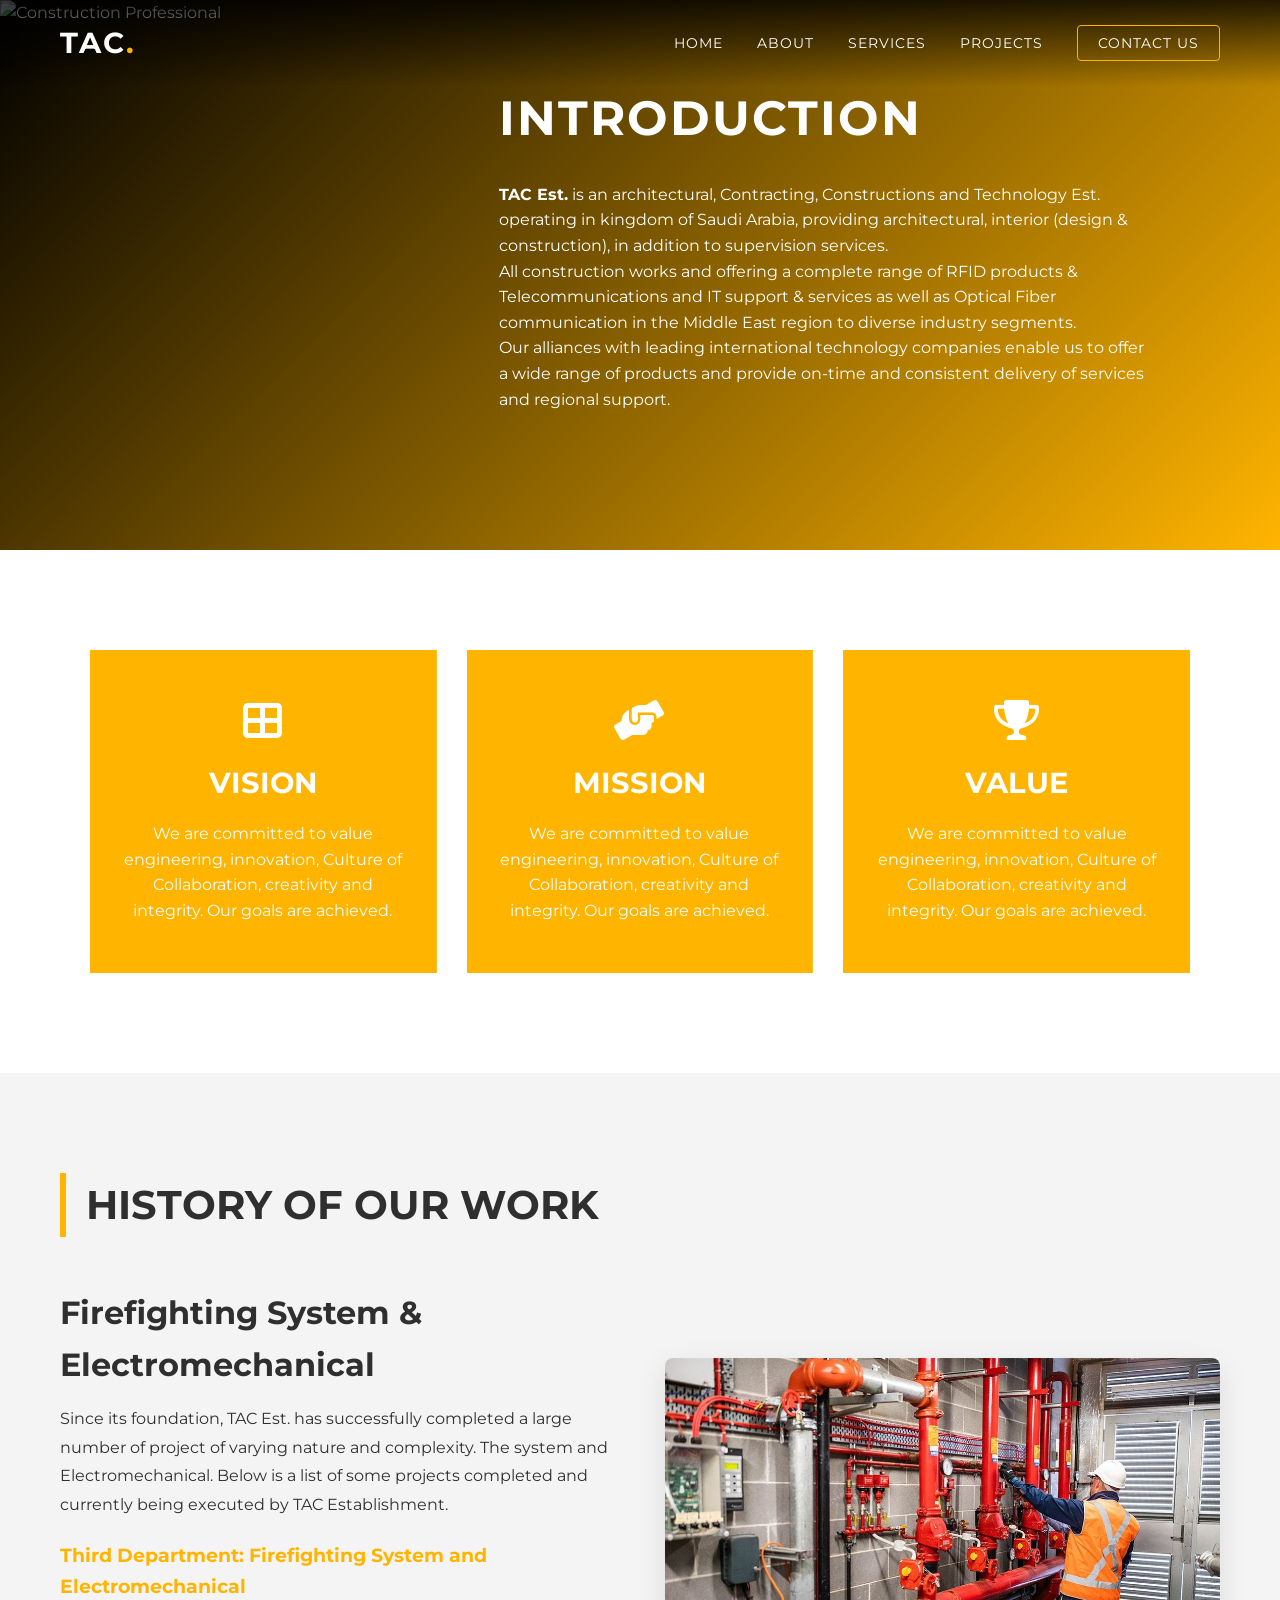
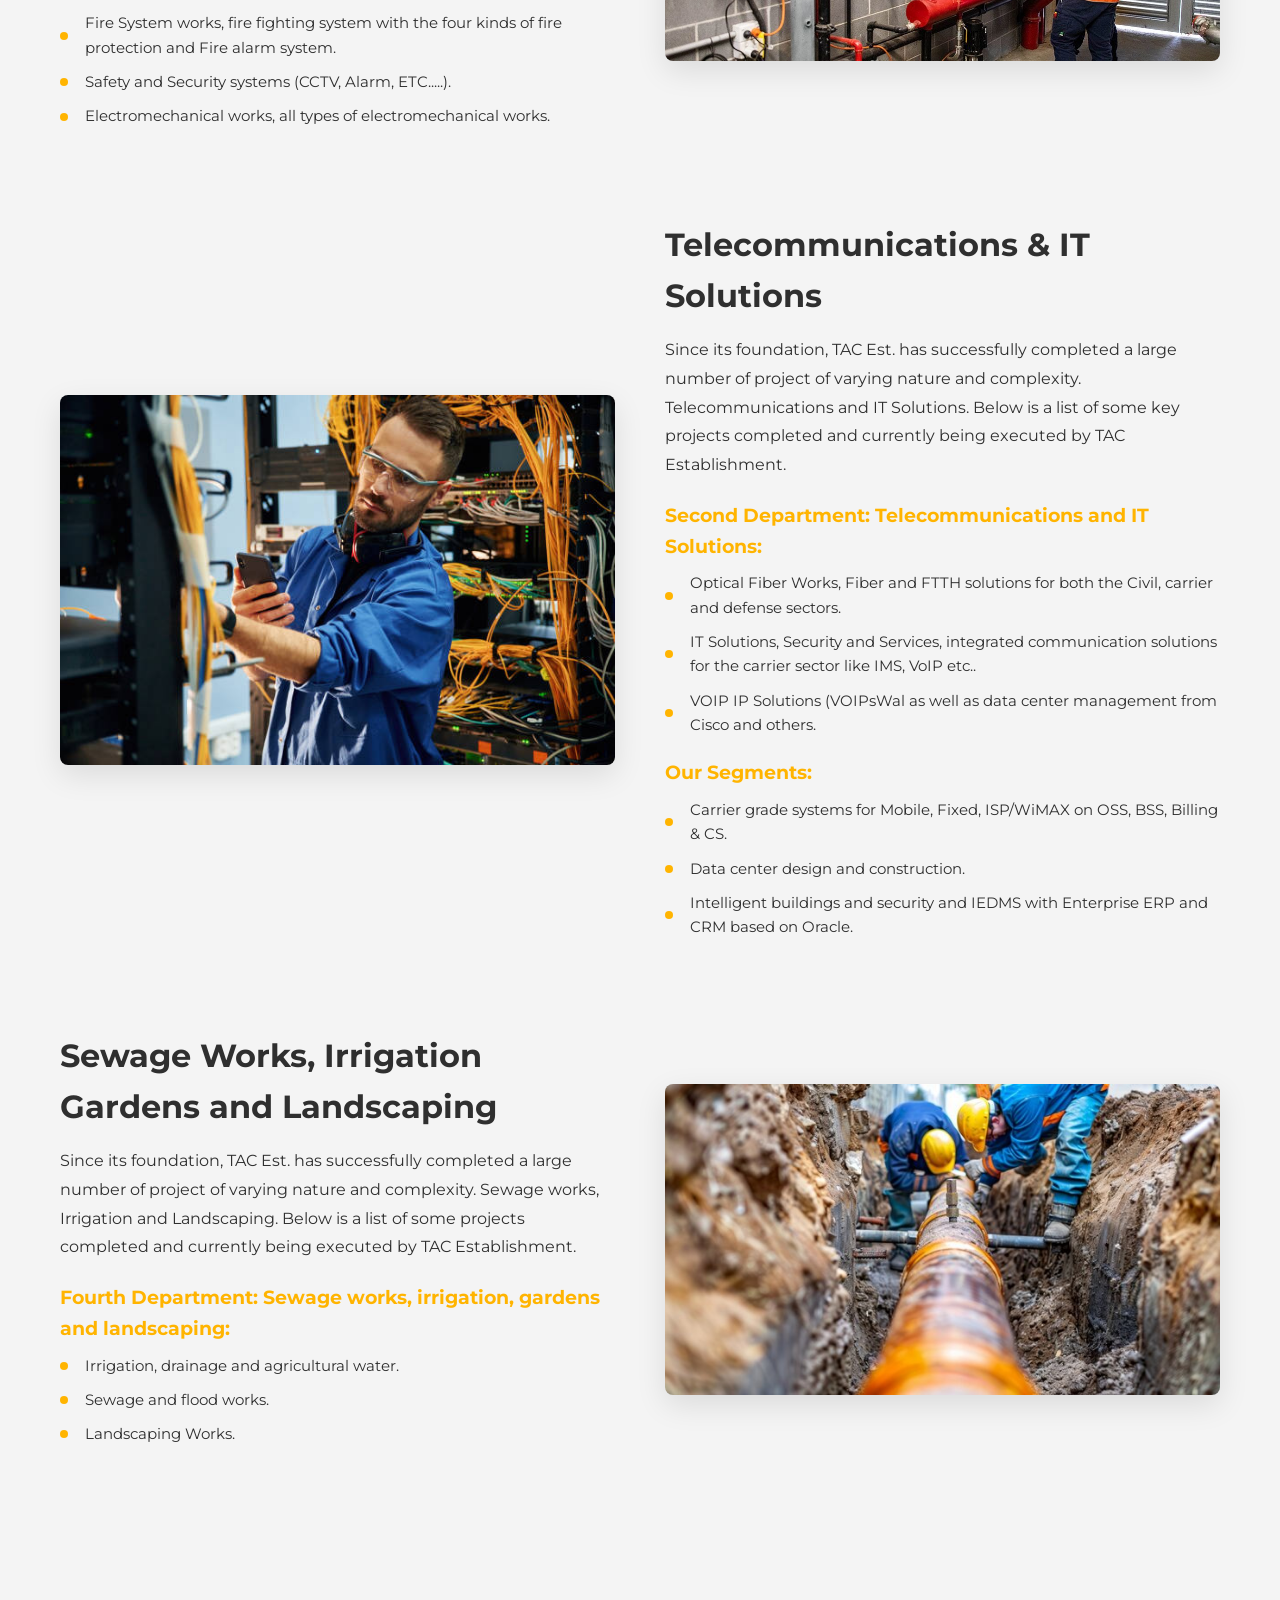
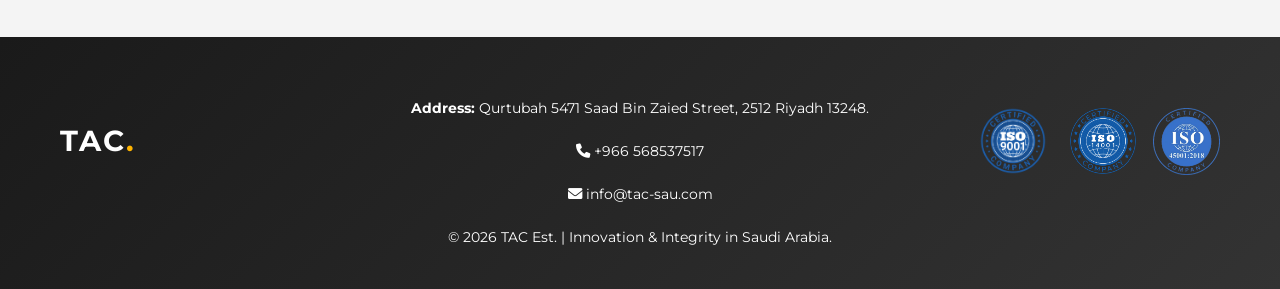
==== about.html @ 9a06ebc8 "Add files via upload" ====
<!DOCTYPE html>
<html lang="en">
<head>
    <meta charset="UTF-8">
    <meta name="viewport" content="width=device-width, initial-scale=1.0">
    <title>TAC | About</title>
    
    <link rel="stylesheet" href="style.css">
    
    <link href="https://fonts.googleapis.com/css2?family=Montserrat:wght@300;400;700&display=swap" rel="stylesheet">
    <link rel="stylesheet" href="https://cdnjs.cloudflare.com/ajax/libs/font-awesome/6.0.0/css/all.min.css">
    <link href="https://unpkg.com/aos@2.3.1/dist/aos.css" rel="stylesheet">
</head>
<body>

   <header>
    <nav class="navbar">
        <div class="nav-container">
            <div class="logo">TAC<span>.</span></div>
            <div class="nav-links">
                <a href="index.html">Home</a>
                <a href="about.html">About</a>
                <a href="services.html">Services</a>
                <a href="#projects">Projects</a>
                <a href="#contact" class="nav-cta">Contact Us</a>
            </div>
        </div>
    </nav>
</header>

    <section id="about" class="about-page">
        <div class="intro-banner" data-aos="fade-right">
            <div class="intro-image">
                <img src="Images/contractor.jpg" alt="Construction Professional">
            </div>
            <div class="intro-content">
                <h2>INTRODUCTION</h2>
                <p><strong>TAC Est.</strong> is an architectural, Contracting, Constructions and Technology Est. operating in kingdom of Saudi Arabia, providing architectural, interior (design & construction), in addition to supervision services.</p>
                <p>All construction works and offering a complete range of RFID products & Telecommunications and IT support & services as well as Optical Fiber communication in the Middle East region to diverse industry segments.</p>
                <p>Our alliances with leading international technology companies enable us to offer a wide range of products and provide on-time and consistent delivery of services and regional support.</p>
            </div>
        </div>

        <div class="vmv-section">
            <div class="vmv-container" data-aos="fade-up">
                <div class="vmv-card">
                    <i class="fas fa-th-large"></i>
                    <h3>VISION</h3>
                    <p>We are committed to value engineering, innovation, Culture of Collaboration, creativity and integrity. Our goals are achieved.</p>
                </div>
                <div class="vmv-card">
                    <i class="fas fa-hands-helping"></i>
                    <h3>MISSION</h3>
                    <p>We are committed to value engineering, innovation, Culture of Collaboration, creativity and integrity. Our goals are achieved.</p>
                </div>
                <div class="vmv-card">
                    <i class="fas fa-trophy"></i>
                    <h3>VALUE</h3>
                    <p>We are committed to value engineering, innovation, Culture of Collaboration, creativity and integrity. Our goals are achieved.</p>
                </div>
            </div>
        </div>
    </section>

    <section id="history" class="light-bg">
        <div class="container">
            <h2 data-aos="fade-up">History of Our Work</h2>
            
            <div class="history-item" data-aos="fade-up">
                <div class="history-content">
                    <h3>Firefighting System & Electromechanical</h3>
                    <p>Since its foundation, TAC Est. has successfully completed a large number of project of varying nature and complexity. The system and Electromechanical. Below is a list of some projects completed and currently being executed by TAC Establishment.</p>
                    <h4>Third Department: Firefighting System and Electromechanical</h4>
                    <ul>
                        <li>Fire System works, fire fighting system with the four kinds of fire protection and Fire alarm system.</li>
                        <li>Safety and Security systems (CCTV, Alarm, ETC.....).</li>
                        <li>Electromechanical works, all types of electromechanical works.</li>
                    </ul>
                </div>
                <div class="history-image">
                    <img src="Images/firesystem.jpg" alt="Firefighting System">
                </div>
            </div>

            <div class="history-item reverse" data-aos="fade-up">
                <div class="history-content">
                    <h3>Telecommunications & IT Solutions</h3>
                    <p>Since its foundation, TAC Est. has successfully completed a large number of project of varying nature and complexity. Telecommunications and IT Solutions. Below is a list of some key projects completed and currently being executed by TAC Establishment.</p>
                    <h4>Second Department: Telecommunications and IT Solutions:</h4>
                    <ul>
                        <li>Optical Fiber Works, Fiber and FTTH solutions for both the Civil, carrier and defense sectors.</li>
                        <li>IT Solutions, Security and Services, integrated communication solutions for the carrier sector like IMS, VoIP etc..</li>
                        <li>VOIP IP Solutions (VOIPsWal as well as data center management from Cisco and others.</li>
                    </ul>
                    <h4>Our Segments:</h4>
                    <ul>
                        <li>Carrier grade systems for Mobile, Fixed, ISP/WiMAX on OSS, BSS, Billing & CS.</li>
                        <li>Data center design and construction.</li>
                        <li>Intelligent buildings and security and IEDMS with Enterprise ERP and CRM based on Oracle.</li>
                    </ul>
                </div>
                <div class="history-image">
                    <img src="Images/network.jpg" alt="Telecommunications">
                </div>
            </div>

            <div class="history-item" data-aos="fade-up">
                <div class="history-content">
                    <h3>Sewage Works, Irrigation Gardens and Landscaping</h3>
                    <p>Since its foundation, TAC Est. has successfully completed a large number of project of varying nature and complexity. Sewage works, Irrigation and Landscaping. Below is a list of some projects completed and currently being executed by TAC Establishment.</p>
                    <h4>Fourth Department: Sewage works, irrigation, gardens and landscaping:</h4>
                    <ul>
                        <li>Irrigation, drainage and agricultural water.</li>
                        <li>Sewage and flood works.</li>
                        <li>Landscaping Works.</li>
                    </ul>
                </div>
                <div class="history-image">
                    <img src="Images/sewage.jpg" alt="Sewage Works">
                </div>
            </div>
        </div>
    </section>

    <footer>
        <div class="footer-content">
            <div class="footer-logo">
                <div class="logo">TAC<span>.</span></div>
            </div>
            <div class="footer-info">
                <p><strong>Address:</strong> Qurtubah 5471 Saad Bin Zaied Street, 2512 Riyadh 13248.</p>
                <p><i class="fas fa-phone"></i> +966 568537517</p>
                <p><i class="fas fa-envelope"></i> info@tac-sau.com</p>
            </div>
            <div class="footer-map">
                <img src="Images/iso-9001.png" alt="ISO 9001 Certified">
                <img src="Images/iso-14001.png" alt="ISO 14001 Certified">
                <img src="Images/iso-45001.png" alt="ISO 45001 Certified" class="small-seal">
            </div>
        </div>
        <p>&copy; 2026 TAC Est. | Innovation & Integrity in Saudi Arabia.</p>
    </footer>

    <script src="https://unpkg.com/aos@2.3.1/dist/aos.js"></script>
    <script>
        AOS.init({ duration: 1000, once: true });
    </script>
</body>
</html>
---- style.css ----
/* --- Root Variables --- */
:root {
    --slate: #2F2F2F;
    --gold: #FFB400;
    --white: #FFFFFF;
    --light-grey: #f4f4f4;
    --transition: all 0.3s ease;
}

/* --- Global Styles --- */
* {
    margin: 0;
    padding: 0;
    box-sizing: border-box;
}

body {
    font-family: 'Montserrat', sans-serif;
    line-height: 1.6;
    color: var(--slate);
    scroll-behavior: smooth;
    overflow-x: hidden;
}

.container {
    max-width: 1200px;
    margin: 0 auto;
    padding: 0 20px;
}

section {
    padding: 100px 0;
}

h2 {
    font-size: 2.5rem;
    border-left: 6px solid var(--gold);
    padding-left: 20px;
    margin-bottom: 50px;
    text-transform: uppercase;
}

.gold-text {
    color: var(--gold);
}

.light-bg {
    background-color: var(--light-grey);
}

/* --- Navigation --- */
.navbar {
    position: fixed;
    top: 0;
    width: 100%;
    z-index: 1000;
    padding: 20px 0;
    background: linear-gradient(to bottom, rgba(0,0,0,0.8) 0%, transparent 100%);
    transition: var(--transition);
}

.nav-container {
    max-width: 1200px;
    margin: 0 auto;
    display: flex;
    justify-content: space-between;
    align-items: center;
    padding: 0 20px;
}

.logo {
    font-size: 1.8rem;
    font-weight: 700;
    color: var(--white);
    letter-spacing: 2px;
}

.logo span {
    color: var(--gold);
}

.nav-links a {
    color: var(--white);
    text-decoration: none;
    margin-left: 30px;
    font-size: 0.9rem;
    text-transform: uppercase;
    letter-spacing: 1px;
    transition: var(--transition);
    font-weight: 400;
}

.nav-links a:hover {
    color: var(--gold);
}

.nav-links .nav-cta {
    border: 1px solid var(--gold);
    padding: 8px 20px;
    border-radius: 4px;
}

.nav-links .nav-cta:hover {
    background: var(--gold);
    color: var(--slate);
}

.navbar.scrolled {
    background: rgba(0, 0, 0, 0.9) !important;
}

/* --- Hero Section --- */
.hero {
    height: 100vh;
    display: flex;
    align-items: center;
    justify-content: center;
    text-align: center;
    color: var(--white);
    position: relative;
    background: #000;
}

.hero-video {
    position: absolute;
    top: 50%;
    left: 50%;
    min-width: 100%;
    min-height: 100%;
    width: auto;
    height: auto;
    transform: translate(-50%, -50%);
    opacity: 0.4;
    z-index: 0;
    object-fit: cover;
}

.hero-content {
    z-index: 1;
    max-width: 900px;
}

.hero-badge {
    display: inline-block;
    color: var(--gold);
    border: 1px solid var(--gold);
    padding: 5px 15px;
    font-size: 0.8rem;
    text-transform: uppercase;
    letter-spacing: 2px;
    margin-bottom: 20px;
}

.hero h1 {
    font-size: 4.5rem;
    font-weight: 700;
    line-height: 1.1;
    margin-bottom: 25px;
}

.hero p {
    font-size: 1.3rem;
    margin-bottom: 40px;
    font-weight: 300;
}

.hero-btns {
    display: flex;
    gap: 20px;
    justify-content: center;
}

/* --- Services Hero --- */
.services-hero {
    height: 70vh;
    display: flex;
    align-items: center;
    justify-content: center;
    text-align: center;
    color: var(--white);
    position: relative;
    background: linear-gradient(rgba(0,0,0,0.7), rgba(0,0,0,0.7)), 
                url('Images/contractor.jpg') center/cover no-repeat fixed;
    background-attachment: fixed;
    background-position: center;
    background-size: cover;
}

.services-hero .hero-content {
    z-index: 1;
    max-width: 800px;
    padding: 0 20px;
}

.services-hero h1 {
    font-size: 3.5rem;
    font-weight: 700;
    line-height: 1.1;
    margin-bottom: 25px;
}

.services-hero p {
    font-size: 1.2rem;
    margin-bottom: 40px;
    font-weight: 300;
}

/* --- Buttons --- */
.btn {
    padding: 16px 45px;
    background: var(--gold);
    color: var(--slate);
    text-decoration: none;
    font-weight: 700;
    border-radius: 4px;
    border: none;
    cursor: pointer;
    display: inline-block;
    transition: var(--transition);
}

.btn:hover {
    transform: scale(1.05);
    background: var(--white);
}

.btn-outline {
    background: transparent !important;
    border: 2px solid var(--white) !important;
    color: var(--white) !important;
}

.btn-outline:hover {
    background: var(--white) !important;
    color: var(--slate) !important;
}

.full-width {
    width: 100%;
}

/* --- About Us (Image Inspired Layout) --- */
.about-page {
    padding: 0;
    overflow: hidden;
}

.intro-banner {
    display: flex;
    background: linear-gradient(135deg, #000 0%, #FFB400 100%);
    color: white;
    min-height: 550px;
    align-items: stretch;
}

.intro-content {
    flex: 1.2;
    padding: 80px 10% 80px 5%;
    z-index: 2;
}

.intro-content h2 {
    font-size: 3rem;
    border: none;
    padding: 0;
    margin-bottom: 25px;
    letter-spacing: 2px;
}

.intro-image {
    flex: 0.8;
    position: relative;
    clip-path: polygon(0% 0%, 100% 0%, 85% 100%, 0% 100%);
    order: -1;
}

.intro-image img {
    width: 100%;
    height: 100%;
    object-fit: cover;
}

.vmv-section {
    background: url('Images/sunset-crane.jpg') center/cover no-repeat fixed;
    padding: 100px 0;
    position: relative;
}

.vmv-container {
    position: relative;
    z-index: 2;
    display: grid;
    grid-template-columns: repeat(3, 1fr);
    max-width: 1100px;
    margin: 0 auto;
    gap: 30px;
}

.vmv-card {
    background: #FFB400;
    color: white;
    padding: 50px 30px;
    text-align: center;
    border-right: 1px solid rgba(255,255,255,0.15);
}

.vmv-card:last-child { border-right: none; }

.vmv-card i {
    font-size: 2.5rem;
    margin-bottom: 20px;
    display: block;
}

.vmv-card h3 {
    font-size: 1.8rem;
    margin-bottom: 15px;
    font-weight: 700;
}

/* --- Services --- */
.services-grid {
    display: grid;
    grid-template-columns: repeat(auto-fit, minmax(250px, 1fr));
    gap: 30px;
}

.service-card {
    background: var(--white);
    padding: 50px 30px;
    text-align: center;
    box-shadow: 0 15px 40px rgba(0,0,0,0.05);
    transition: var(--transition);
}

.service-card i {
    font-size: 3rem;
    color: var(--gold);
    margin-bottom: 25px;
}

.service-card:hover {
    transform: translateY(-15px);
    background: var(--slate);
    color: var(--white);

}

/* --- Projects --- */
.projects {
    background: linear-gradient(rgba(0,0,0,0.8), rgba(0,0,0,0.8)), 
                url('https://images.unsplash.com/photo-1541888946425-d81bb19240f5?auto=format&fit=crop&w=1500&q=80');
    background-attachment: fixed;
    background-position: center;
    background-size: cover;
    color: var(--white);
}

.white-border {
    border-color: var(--white);
}

.project-grid {
    display: grid;
    grid-template-columns: repeat(auto-fit, minmax(300px, 1fr));
    gap: 25px;
}

.project-item {
    position: relative;
    overflow: hidden;
    height: 350px;
    border-radius: 4px;
}

.project-item img {
    width: 100%;
    height: 100%;
    object-fit: cover;
    transition: transform 0.6s cubic-bezier(0.25, 0.46, 0.45, 0.94);
}

.project-overlay {
    position: absolute;
    top: 0;
    left: 0;
    width: 100%;
    height: 100%;
    background: rgba(255, 180, 0, 0.95);
    display: flex;
    flex-direction: column;
    justify-content: center;
    align-items: center;
    opacity: 0;
    transition: var(--transition);
    color: var(--slate);
    padding: 30px;
    text-align: center;
}

.project-item:hover img {
    transform: scale(1.1);
}

.project-item:hover .project-overlay {
    opacity: 1;
}

/* --- Footer --- */
footer {
    background: linear-gradient(135deg, #1a1a1a, #333);
    color: #fff;
    padding: 40px 0;
}

.footer-content {
    display: flex;
    justify-content: space-between;
    align-items: center;
    max-width: 1200px;
    margin: 0 auto;
    padding: 0 20px;
}

.footer-logo { flex: 1; }
.footer-info { flex: 2; text-align: left; }

.footer-map {
    flex: 1;
    text-align: right;
    display: flex;
    justify-content: flex-end;
    gap: 10px;
    align-items: center;
}

.footer-map img {
    max-width: 80px;
    height: auto;
}

.small-seal {
    max-width: 67px !important;
}

footer p {
    margin-top: 20px;
    font-size: 0.9rem;
    text-align: center;
}

/* --- History Section --- */
.history-item {
    display: flex;
    align-items: center;
    gap: 50px;
    margin-bottom: 80px;
}

.history-item.reverse {
    flex-direction: row-reverse;
}

.history-content {
    flex: 1;
}

.history-content h3 {
    font-size: 2rem;
    color: var(--slate);
    margin-bottom: 15px;
    font-weight: 700;
}

.history-content h4 {
    font-size: 1.2rem;
    color: var(--gold);
    margin-top: 20px;
    margin-bottom: 10px;
    font-weight: 700;
}

.history-content p {
    font-size: 1rem;
    color: var(--slate);
    margin-bottom: 15px;
    line-height: 1.8;
}

.history-content ul {
    list-style: none;
    padding-left: 0;
}

.history-content li {
    font-size: 0.95rem;
    color: var(--slate);
    margin-bottom: 10px;
    padding-left: 25px;
    position: relative;
}

.history-content li:before {
    content: '';
    position: absolute;
    left: 0;
    top: 50%;
    transform: translateY(-50%);
    width: 8px;
    height: 8px;
    background: var(--gold);
    border-radius: 50%;
}

.history-image {
    flex: 1;
}

.history-image img {
    width: 100%;
    height: auto;
    border-radius: 8px;
    box-shadow: 0 10px 30px rgba(0,0,0,0.1);
}

/* --- Mobile Responsive Nav & Scaling --- */
@media (max-width: 768px) {
    .nav-links { display: none; }
    .navbar { padding: 10px 0; }
    .logo { font-size: 1.2rem; }

    .hero h1 { font-size: 2.5rem; }
    .hero p { font-size: 1.1rem; }
    .hero-btns { flex-direction: column; align-items: center; }

    .services-hero h1 { font-size: 2.5rem; }
    .services-hero p { font-size: 1.1rem; }
    .services-hero .hero-btns { flex-direction: column; align-items: center; }

    .container { padding: 0 10px; }
    section { padding: 50px 0; }
    h2 { font-size: 2rem; }
    
    .btn { padding: 12px 30px; }
    
    /* Scaling grids for mobile */
    .about-grid { grid-template-columns: 1fr; gap: 30px; }
    .intro-banner { flex-direction: column; }
    .intro-image { height: 350px; clip-path: none; }
    .vmv-container { grid-template-columns: 1fr; width: 90%; }
    .vmv-card { border-right: none; border-bottom: 1px solid rgba(255,255,255,0.2); }
    
    .services-grid { grid-template-columns: 1fr; }
    .project-grid { grid-template-columns: 1fr; }
    .project-item { height: 250px; }

    /* History mobile styles */
    .history-item { flex-direction: column !important; gap: 30px; }
    .history-content h3 { font-size: 1.5rem; }
    .history-content h4 { font-size: 1rem; }

    /* Footer mobile styles */
    .footer-content { flex-direction: column; gap: 20px; text-align: center; }
    .footer-info { text-align: center; }
    .footer-map { justify-content: center; }
}
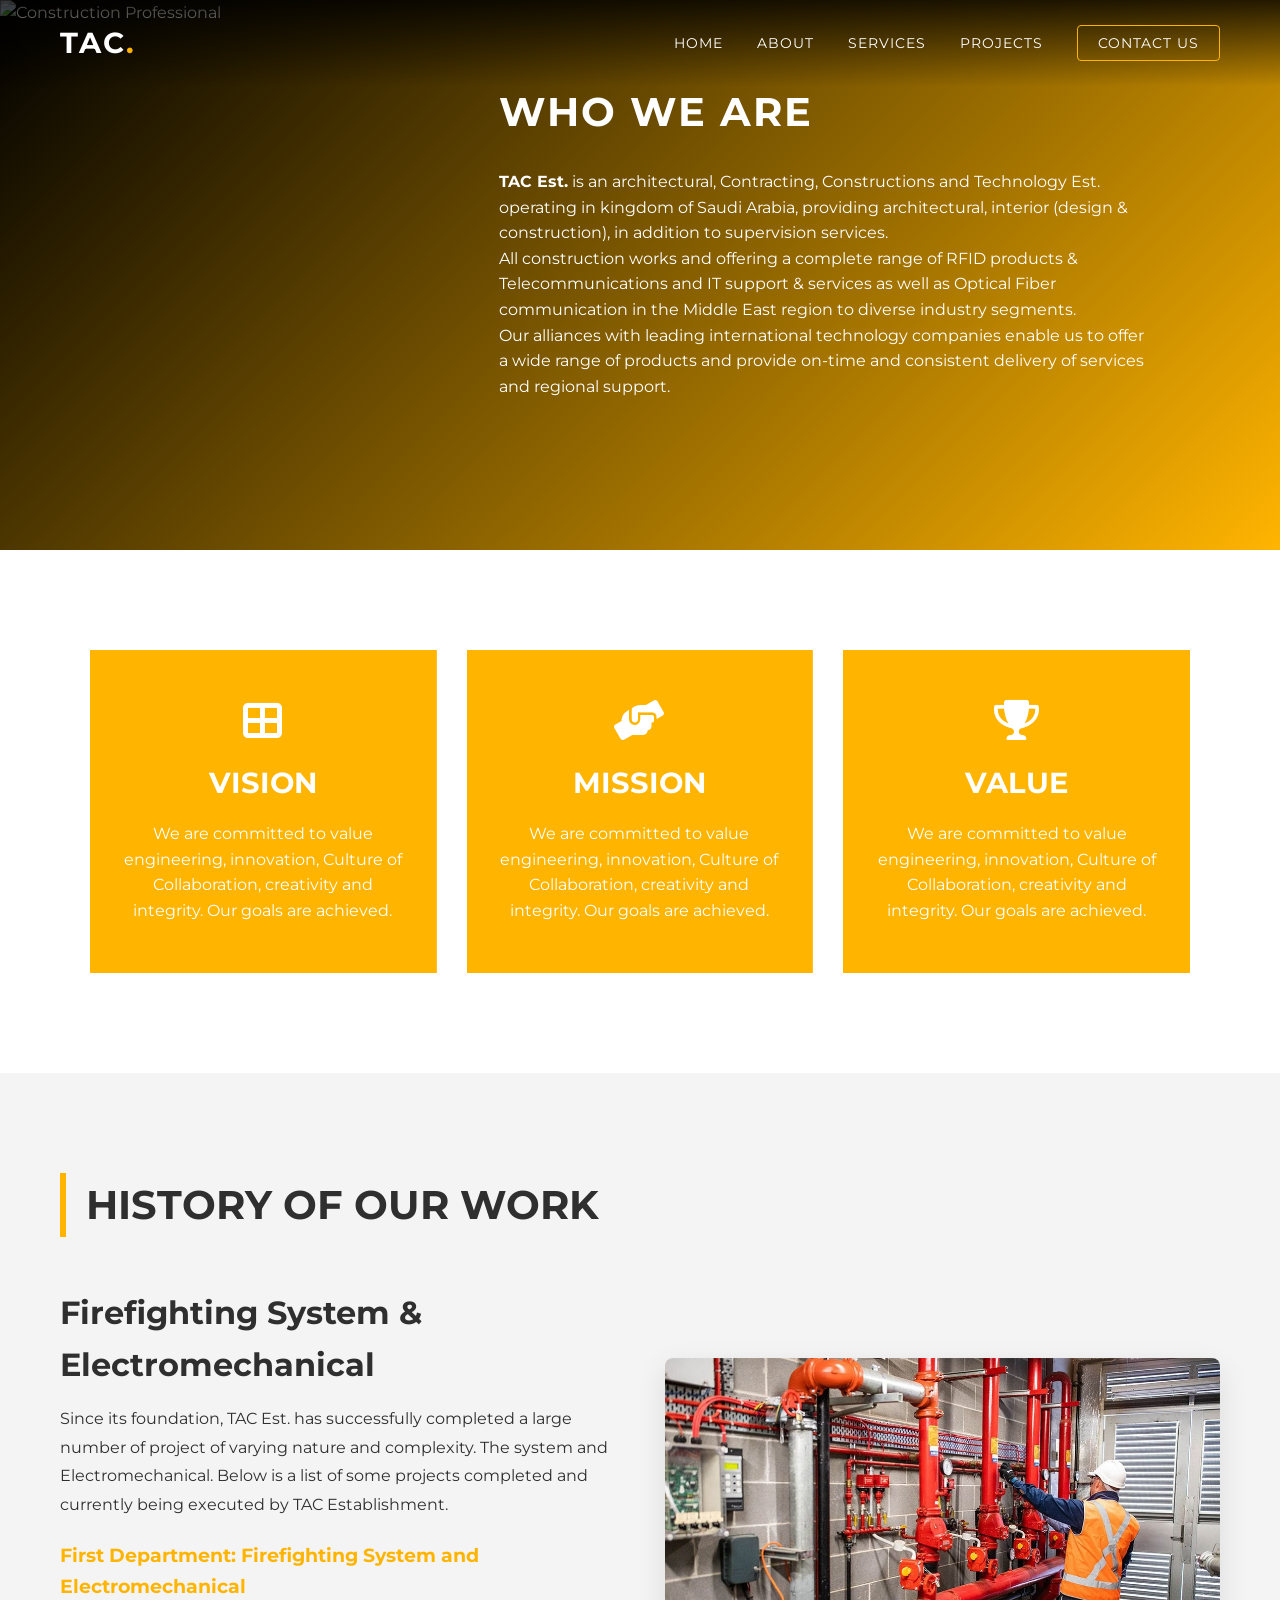
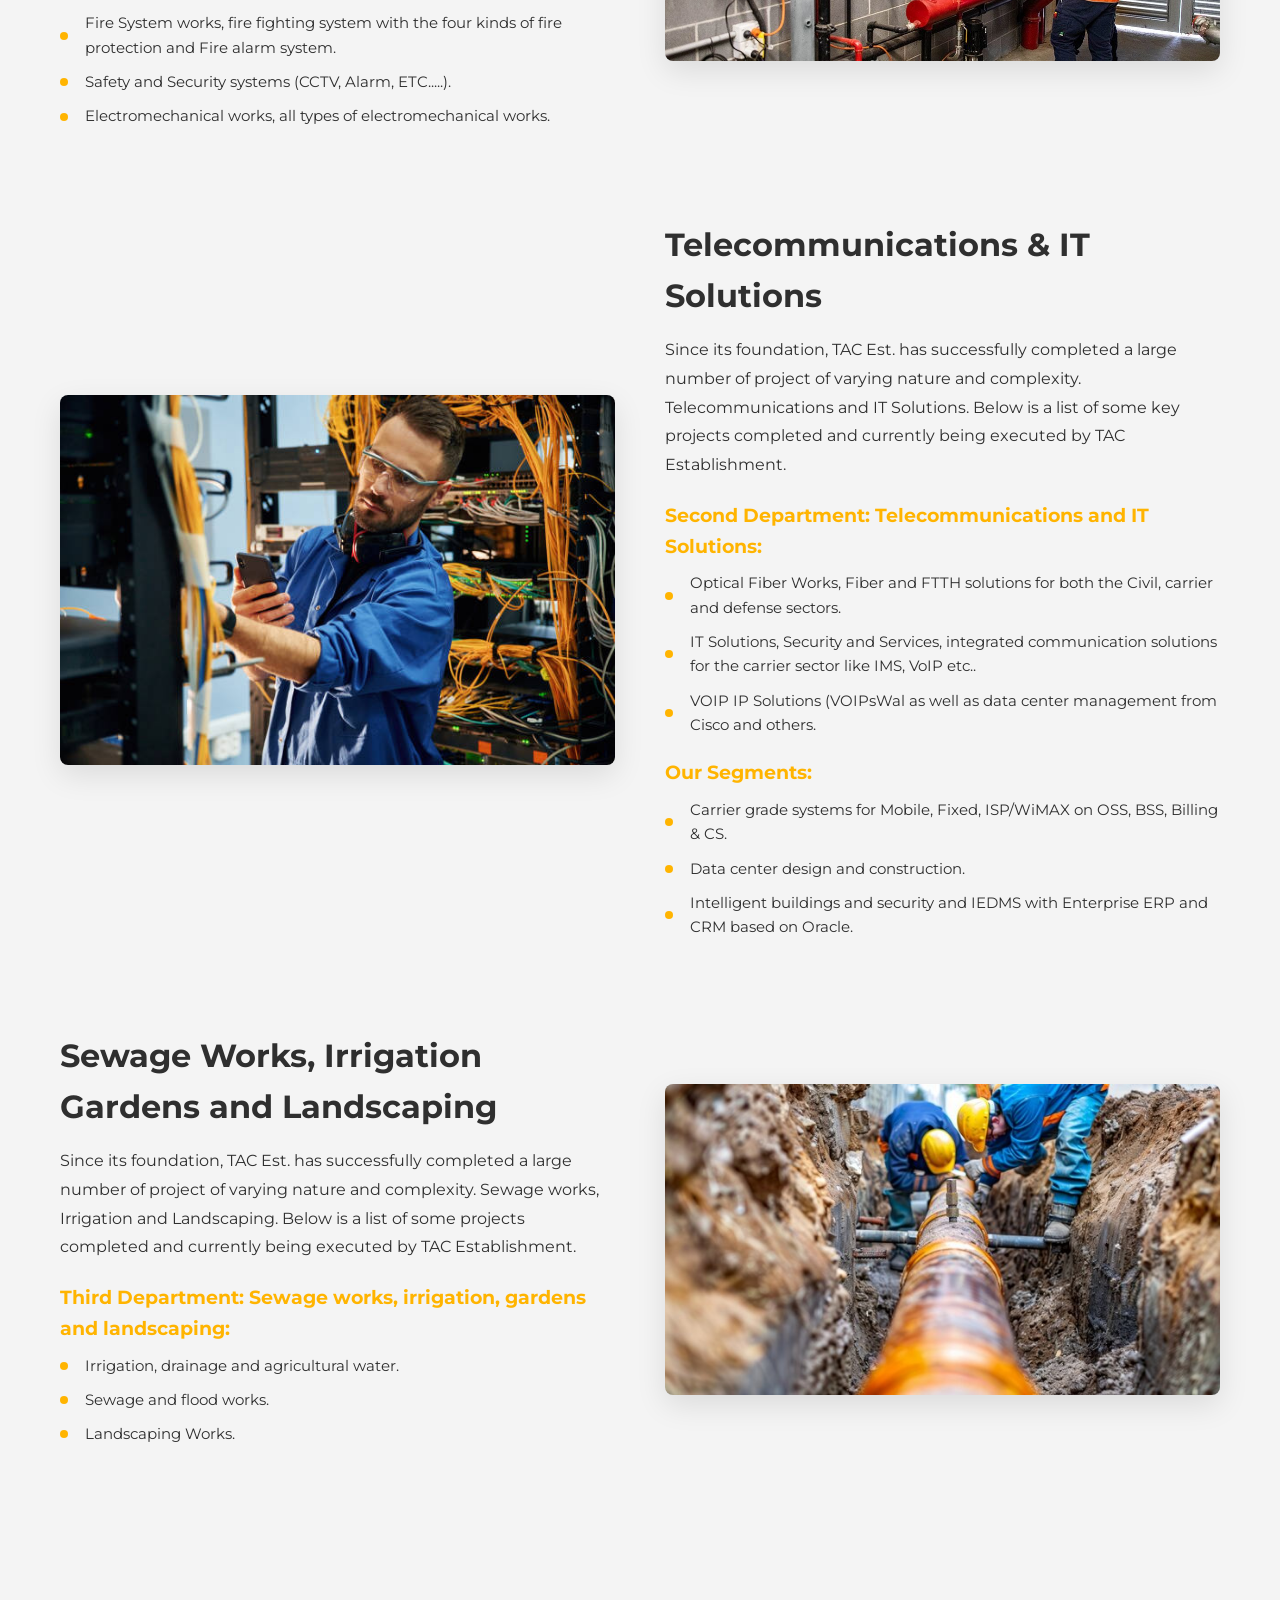
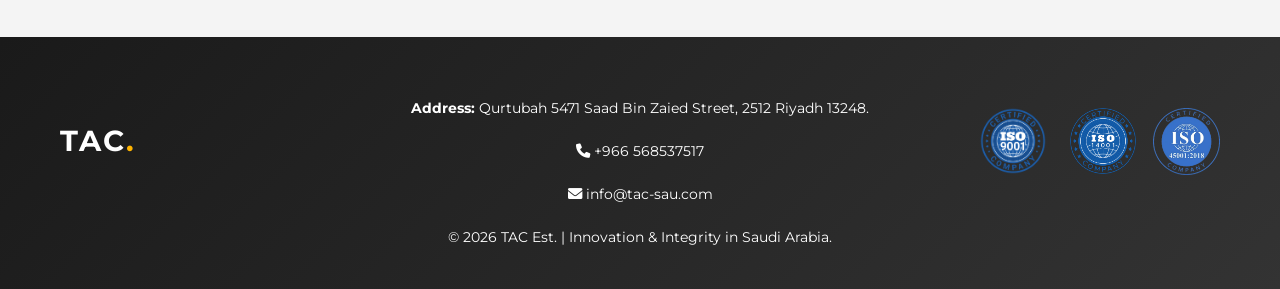
==== commit 1a81e783: "Add files via upload" ====
--- a/about.html
+++ b/about.html
@@ -17,6 +17,11 @@
     <nav class="navbar">
         <div class="nav-container">
             <div class="logo">TAC<span>.</span></div>
+            <div class="menu-toggle" id="mobile-menu">
+                <span></span>
+                <span></span>
+                <span></span>
+            </div>
             <div class="nav-links">
                 <a href="index.html">Home</a>
                 <a href="about.html">About</a>
@@ -34,7 +39,7 @@
                 <img src="Images/contractor.jpg" alt="Construction Professional">
             </div>
             <div class="intro-content">
-                <h2>INTRODUCTION</h2>
+                <h2>WHO WE ARE</h2>
                 <p><strong>TAC Est.</strong> is an architectural, Contracting, Constructions and Technology Est. operating in kingdom of Saudi Arabia, providing architectural, interior (design & construction), in addition to supervision services.</p>
                 <p>All construction works and offering a complete range of RFID products & Telecommunications and IT support & services as well as Optical Fiber communication in the Middle East region to diverse industry segments.</p>
                 <p>Our alliances with leading international technology companies enable us to offer a wide range of products and provide on-time and consistent delivery of services and regional support.</p>
@@ -70,7 +75,7 @@
                 <div class="history-content">
                     <h3>Firefighting System & Electromechanical</h3>
                     <p>Since its foundation, TAC Est. has successfully completed a large number of project of varying nature and complexity. The system and Electromechanical. Below is a list of some projects completed and currently being executed by TAC Establishment.</p>
-                    <h4>Third Department: Firefighting System and Electromechanical</h4>
+                    <h4>First Department: Firefighting System and Electromechanical</h4>
                     <ul>
                         <li>Fire System works, fire fighting system with the four kinds of fire protection and Fire alarm system.</li>
                         <li>Safety and Security systems (CCTV, Alarm, ETC.....).</li>
@@ -108,7 +113,7 @@
                 <div class="history-content">
                     <h3>Sewage Works, Irrigation Gardens and Landscaping</h3>
                     <p>Since its foundation, TAC Est. has successfully completed a large number of project of varying nature and complexity. Sewage works, Irrigation and Landscaping. Below is a list of some projects completed and currently being executed by TAC Establishment.</p>
-                    <h4>Fourth Department: Sewage works, irrigation, gardens and landscaping:</h4>
+                    <h4>Third Department: Sewage works, irrigation, gardens and landscaping:</h4>
                     <ul>
                         <li>Irrigation, drainage and agricultural water.</li>
                         <li>Sewage and flood works.</li>
@@ -144,6 +149,21 @@
     <script src="https://unpkg.com/aos@2.3.1/dist/aos.js"></script>
     <script>
         AOS.init({ duration: 1000, once: true });
+
+        // Mobile menu toggle
+        const mobileMenu = document.getElementById('mobile-menu');
+        const navLinks = document.querySelector('.nav-links');
+
+        mobileMenu.addEventListener('click', () => {
+            navLinks.classList.toggle('active');
+        });
+
+        // Close menu when clicking a link
+        navLinks.addEventListener('click', (e) => {
+            if (e.target.tagName === 'A') {
+                navLinks.classList.remove('active');
+            }
+        });
     </script>
 </body>
 </html>
--- a/style.css
+++ b/style.css
@@ -77,6 +77,20 @@
 
 .logo span {
     color: var(--gold);
+}
+
+.menu-toggle {
+    display: none;
+    flex-direction: column;
+    cursor: pointer;
+    gap: 4px;
+}
+
+.menu-toggle span {
+    width: 25px;
+    height: 3px;
+    background: var(--white);
+    transition: var(--transition);
 }
 
 .nav-links a {
@@ -180,7 +194,7 @@
     color: var(--white);
     position: relative;
     background: linear-gradient(rgba(0,0,0,0.7), rgba(0,0,0,0.7)), 
-                url('Images/contractor.jpg') center/cover no-repeat fixed;
+                url('Images/services-bg.jpg') center/cover no-repeat fixed;
     background-attachment: fixed;
     background-position: center;
     background-size: cover;
@@ -260,7 +274,7 @@
 }
 
 .intro-content h2 {
-    font-size: 3rem;
+    font-size: 2.5rem;
     border: none;
     padding: 0;
     margin-bottom: 25px;
@@ -525,7 +539,32 @@
 
 /* --- Mobile Responsive Nav & Scaling --- */
 @media (max-width: 768px) {
-    .nav-links { display: none; }
+    .menu-toggle { display: flex; }
+    .nav-links { 
+        position: fixed;
+        top: 0;
+        right: -100%;
+        width: 250px;
+        height: 100vh;
+        background: rgba(0,0,0,0.95);
+        flex-direction: column;
+        justify-content: center;
+        align-items: center;
+        transition: right 0.3s ease;
+        z-index: 999;
+    }
+    .nav-links.active { right: 0; }
+    .nav-links a { 
+        display: block;
+        margin: 15px 0 !important;
+        margin-left: 0 !important;
+        font-size: 1rem;
+        text-align: center;
+        width: auto;
+    }
+    .nav-links .nav-cta {
+        margin-top: 30px;
+    }
     .navbar { padding: 10px 0; }
     .logo { font-size: 1.2rem; }
 
